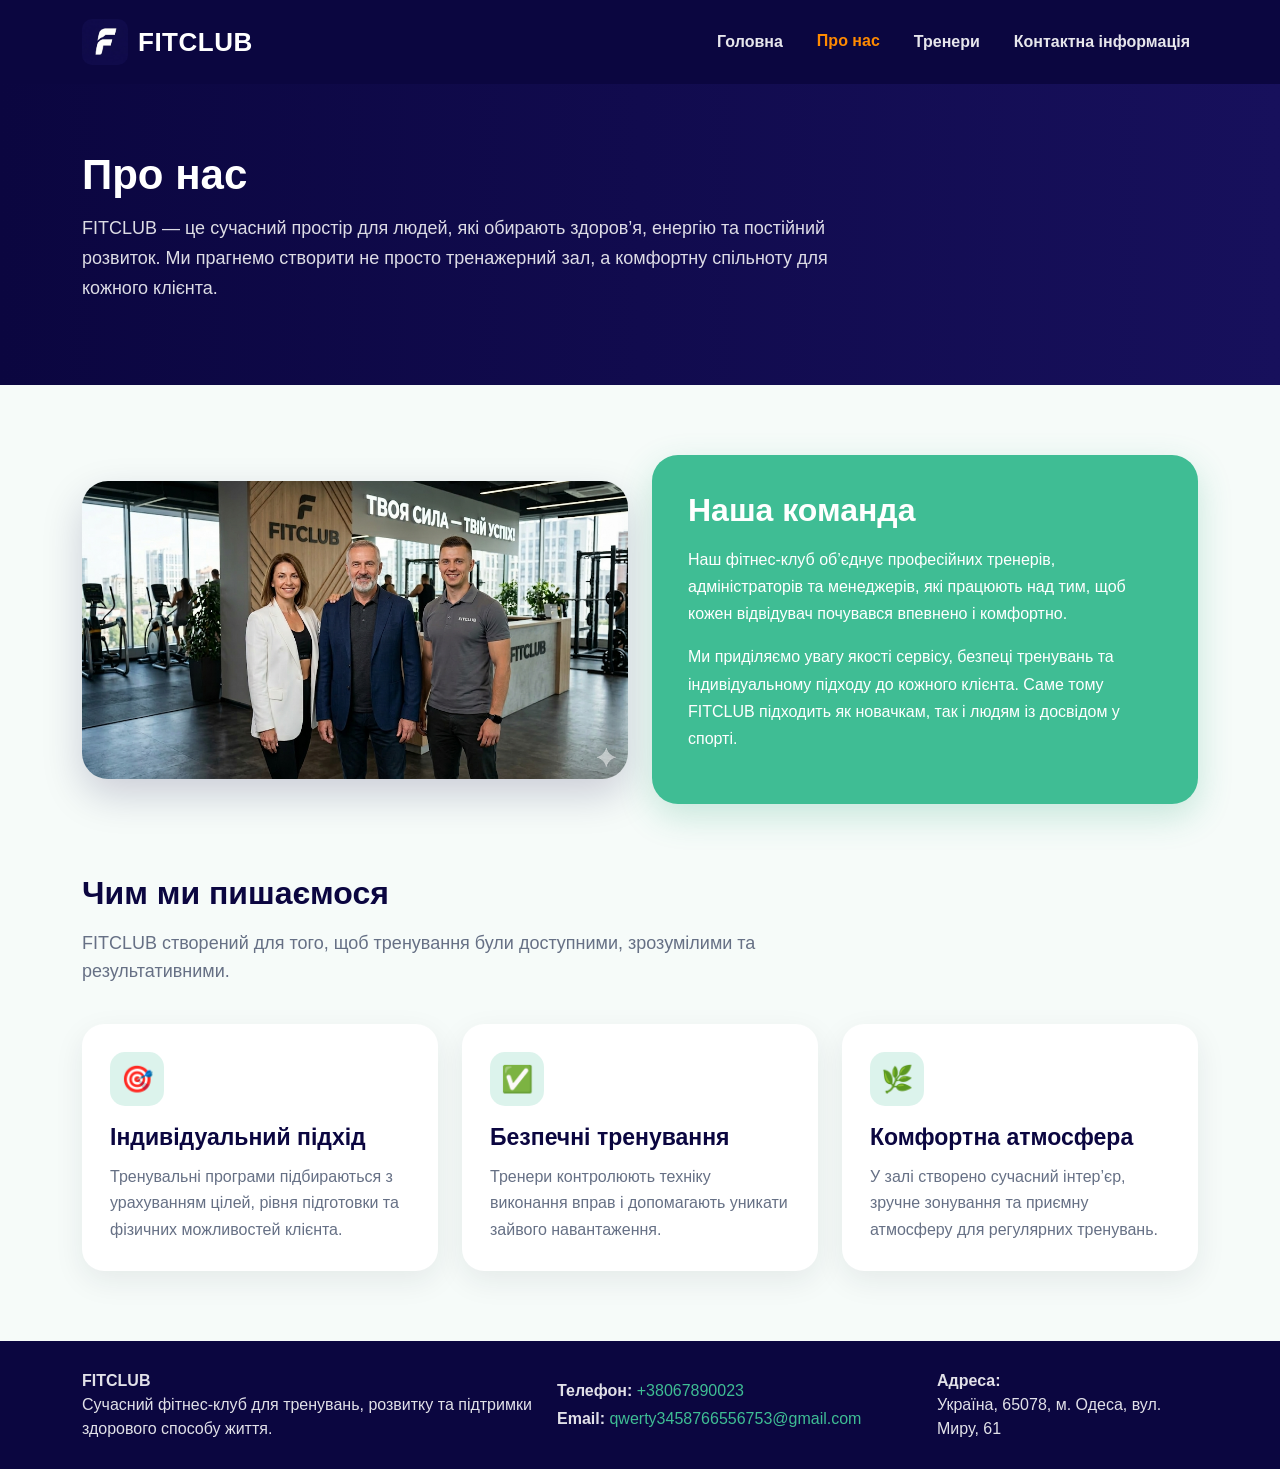
==== about.html @ 573507f8 "Add files via upload" ====
<!doctype html>
<html lang="uk">
<head>
    <meta charset="utf-8">
    <meta name="viewport" content="width=device-width, initial-scale=1">
    <title>Про нас — FITCLUB</title>
    <meta name="description" content="Інформація про фітнес-клуб FITCLUB, команду, переваги та особливості клубу.">
    <link rel="icon" href="favicon.svg" type="image/svg+xml">
    <link href="https://cdn.jsdelivr.net/npm/bootstrap@5.3.6/dist/css/bootstrap.min.css" rel="stylesheet">
    <link rel="stylesheet" href="css/style.css">
</head>
<body>

<header class="site-header">
    <nav class="navbar navbar-expand-lg navbar-dark">
        <div class="container">
            <a class="navbar-brand" href="index.html" aria-label="FITCLUB головна сторінка">
                <img class="site-logo" src="images/logo.png" alt="FITCLUB">
                <span>FITCLUB</span>
            </a>
            <button class="navbar-toggler" type="button" data-bs-toggle="collapse" data-bs-target="#mainNavigation" aria-controls="mainNavigation" aria-expanded="false" aria-label="Відкрити меню">
                <span class="navbar-toggler-icon"></span>
            </button>
            <div class="collapse navbar-collapse justify-content-end" id="mainNavigation">
                <ul class="navbar-nav">
                    <li class="nav-item"><a class="nav-link " href="index.html">Головна</a></li>
                    <li class="nav-item"><a class="nav-link active" href="about.html">Про нас</a></li>
                    <li class="nav-item"><a class="nav-link " href="trainers.html">Тренери</a></li>
                    <li class="nav-item"><a class="nav-link" href="#contacts">Контактна інформація</a></li>
                </ul>
            </div>
        </div>
    </nav>
</header>


<main>
    <section class="page-hero">
        <div class="container">
            <h1>Про нас</h1>
            <p>FITCLUB — це сучасний простір для людей, які обирають здоров’я, енергію та постійний розвиток. Ми прагнемо створити не просто тренажерний зал, а комфортну спільноту для кожного клієнта.</p>
        </div>
    </section>

    <section class="section-padding">
        <div class="container">
            <div class="row align-items-center gy-4">
                <div class="col-lg-6">
                    <img class="about-image" src="images/managers.png" alt="Команда менеджерів FITCLUB">
                </div>
                <div class="col-lg-6">
                    <div class="about-panel">
                        <h2>Наша команда</h2>
                        <p>Наш фітнес-клуб об’єднує професійних тренерів, адміністраторів та менеджерів, які працюють над тим, щоб кожен відвідувач почувався впевнено і комфортно.</p>
                        <p>Ми приділяємо увагу якості сервісу, безпеці тренувань та індивідуальному підходу до кожного клієнта. Саме тому FITCLUB підходить як новачкам, так і людям із досвідом у спорті.</p>
                    </div>
                </div>
            </div>
        </div>
    </section>

    <section class="section-padding pt-0">
        <div class="container">
            <h2 class="section-title">Чим ми пишаємося</h2>
            <p class="section-subtitle">FITCLUB створений для того, щоб тренування були доступними, зрозумілими та результативними.</p>
            <div class="row g-4">
                <div class="col-lg-4">
                    <article class="info-card">
                        <div class="info-icon">🎯</div>
                        <h3>Індивідуальний підхід</h3>
                        <p>Тренувальні програми підбираються з урахуванням цілей, рівня підготовки та фізичних можливостей клієнта.</p>
                    </article>
                </div>
                <div class="col-lg-4">
                    <article class="info-card">
                        <div class="info-icon">✅</div>
                        <h3>Безпечні тренування</h3>
                        <p>Тренери контролюють техніку виконання вправ і допомагають уникати зайвого навантаження.</p>
                    </article>
                </div>
                <div class="col-lg-4">
                    <article class="info-card">
                        <div class="info-icon">🌿</div>
                        <h3>Комфортна атмосфера</h3>
                        <p>У залі створено сучасний інтер’єр, зручне зонування та приємну атмосферу для регулярних тренувань.</p>
                    </article>
                </div>
            </div>
        </div>
    </section>
</main>


<footer class="site-footer" id="contacts">
    <div class="container">
        <div class="row gy-3 align-items-center">
            <div class="col-lg-5">
                <strong>FITCLUB</strong>
                <p class="mb-0">Сучасний фітнес-клуб для тренувань, розвитку та підтримки здорового способу життя.</p>
            </div>
            <div class="col-lg-4">
                <p class="mb-1"><strong>Телефон:</strong> <a href="tel:+38067890023">+38067890023</a></p>
                <p class="mb-0"><strong>Email:</strong> <a href="mailto:qwerty3458766556753@gmail.com">qwerty3458766556753@gmail.com</a></p>
            </div>
            <div class="col-lg-3">
                <p class="mb-0"><strong>Адреса:</strong><br>Україна, 65078, м. Одеса, вул. Миру, 61</p>
            </div>
        </div>
    </div>
</footer>
<button class="scroll-top" type="button" aria-label="Повернутися вгору">↑</button>

<script src="https://cdn.jsdelivr.net/npm/bootstrap@5.3.6/dist/js/bootstrap.bundle.min.js"></script>
<script src="js/main.js"></script>
</body>
</html>
---- css/style.css ----
:root {
    --main-dark: #0b0640;
    --main-mint: #3fbd94;
    --main-mint-dark: #2fa77f;
    --main-orange: #ff8a00;
    --main-light: #f6fbf9;
    --text-dark: #1f2933;
    --text-muted: #667085;
    --white: #ffffff;
}

* {
    box-sizing: border-box;
}

html {
    scroll-behavior: smooth;
}

body {
    min-height: 100vh;
    display: flex;
    flex-direction: column;
    font-family: "Segoe UI", Arial, sans-serif;
    color: var(--text-dark);
    background-color: var(--main-light);
}

main {
    flex: 1 0 auto;
}

.site-header {
    background-color: var(--main-dark);
    box-shadow: 0 4px 16px rgba(0, 0, 0, 0.18);
}

.navbar {
    padding-top: 14px;
    padding-bottom: 14px;
}

.navbar-brand {
    display: flex;
    align-items: center;
    gap: 10px;
    color: var(--white) !important;
    font-size: 26px;
    font-weight: 800;
    letter-spacing: 0.5px;
}


.site-logo {
    width: 46px;
    height: 46px;
    object-fit: cover;
    object-position: center;
    border-radius: 10px;
}

.brand-mark {
    width: 38px;
    height: 38px;
    border-radius: 10px;
    background-color: var(--main-mint);
    color: var(--main-dark);
    display: inline-flex;
    align-items: center;
    justify-content: center;
    font-weight: 900;
    font-size: 23px;
}

.navbar-nav .nav-link {
    color: rgba(255, 255, 255, 0.9) !important;
    font-weight: 700;
    margin-left: 18px;
    transition: color 0.2s ease, transform 0.2s ease;
}

.navbar-nav .nav-link:hover,
.navbar-nav .nav-link.active {
    color: var(--main-orange) !important;
    transform: translateY(-1px);
}

.navbar-toggler {
    border-color: rgba(255, 255, 255, 0.45);
}

.hero-section {
    background: linear-gradient(90deg, var(--main-mint) 0%, var(--main-mint-dark) 100%);
    padding: 36px 0;
}

.hero-card {
    background-color: var(--main-dark);
    border-radius: 28px;
    overflow: hidden;
    box-shadow: 0 18px 45px rgba(11, 6, 64, 0.25);
}

.hero-text {
    padding: 48px;
    color: var(--white);
}

.hero-text h1 {
    font-weight: 900;
    font-size: 42px;
    line-height: 1.15;
    margin-bottom: 20px;
}

.hero-text p {
    font-size: 18px;
    line-height: 1.65;
    color: rgba(255, 255, 255, 0.88);
}

.hero-image {
    width: 100%;
    height: 100%;
    min-height: 430px;
    object-fit: cover;
}

.section-padding {
    padding: 70px 0;
}

.section-title {
    color: var(--main-dark);
    font-weight: 900;
    margin-bottom: 16px;
}

.section-subtitle {
    max-width: 760px;
    color: var(--text-muted);
    font-size: 18px;
    line-height: 1.6;
    margin-bottom: 38px;
}

.info-card {
    height: 100%;
    background-color: var(--white);
    border: 0;
    border-radius: 22px;
    padding: 28px;
    box-shadow: 0 10px 30px rgba(31, 41, 51, 0.08);
    transition: transform 0.2s ease, box-shadow 0.2s ease;
}

.info-card:hover {
    transform: translateY(-5px);
    box-shadow: 0 18px 42px rgba(31, 41, 51, 0.12);
}

.info-icon {
    width: 54px;
    height: 54px;
    border-radius: 15px;
    background-color: rgba(63, 189, 148, 0.18);
    color: var(--main-dark);
    display: flex;
    align-items: center;
    justify-content: center;
    font-size: 26px;
    margin-bottom: 18px;
}

.info-card h2,
.info-card h3 {
    color: var(--main-dark);
    font-weight: 800;
    font-size: 23px;
    margin-bottom: 12px;
}

.info-card p {
    color: var(--text-muted);
    line-height: 1.65;
    margin-bottom: 0;
}

.cta-section {
    background-color: var(--main-dark);
    color: var(--white);
    padding: 64px 0;
}

.btn-fitclub {
    background-color: var(--main-orange);
    color: var(--white);
    border: none;
    border-radius: 14px;
    padding: 13px 26px;
    font-weight: 800;
    transition: transform 0.2s ease, background-color 0.2s ease;
}

.btn-fitclub:hover {
    background-color: #e47b00;
    color: var(--white);
    transform: translateY(-2px);
}

.btn-outline-fitclub {
    border: 2px solid var(--main-mint);
    color: var(--main-dark);
    background-color: transparent;
    border-radius: 14px;
    padding: 11px 24px;
    font-weight: 800;
}

.btn-outline-fitclub:hover {
    background-color: var(--main-mint);
    color: var(--white);
}

.page-hero {
    background: linear-gradient(90deg, var(--main-dark), #17105c);
    color: var(--white);
    padding: 66px 0;
}

.page-hero h1 {
    font-size: 42px;
    font-weight: 900;
    margin-bottom: 14px;
}

.page-hero p {
    max-width: 780px;
    font-size: 18px;
    line-height: 1.65;
    color: rgba(255, 255, 255, 0.86);
}

.about-image {
    width: 100%;
    border-radius: 26px;
    box-shadow: 0 16px 40px rgba(11, 6, 64, 0.18);
    object-fit: cover;
}

.about-panel {
    background-color: var(--main-mint);
    border-radius: 26px;
    padding: 36px;
    color: var(--white);
    box-shadow: 0 12px 34px rgba(47, 167, 127, 0.24);
}

.about-panel h2 {
    color: var(--white);
    font-weight: 900;
    margin-bottom: 16px;
}

.about-panel p {
    line-height: 1.7;
    margin-bottom: 16px;
}

.trainer-card {
    height: 100%;
    border: none;
    border-radius: 24px;
    overflow: hidden;
    background-color: var(--white);
    box-shadow: 0 12px 34px rgba(31, 41, 51, 0.09);
    transition: transform 0.2s ease, box-shadow 0.2s ease;
}

.trainer-card:hover {
    transform: translateY(-6px);
    box-shadow: 0 18px 44px rgba(31, 41, 51, 0.14);
}

.trainer-card img {
    width: 100%;
    height: 430px;
    object-fit: cover;
    object-position: center top;
}

.trainer-card .card-body {
    padding: 24px;
}

.trainer-card h2 {
    color: var(--main-dark);
    font-size: 24px;
    font-weight: 900;
    margin-bottom: 8px;
}

.trainer-role {
    color: var(--main-mint-dark);
    font-weight: 800;
    margin-bottom: 12px;
}

.form-section {
    background-color: var(--white);
    border-radius: 24px;
    padding: 34px;
    box-shadow: 0 12px 34px rgba(31, 41, 51, 0.08);
}

.form-control,
.form-select {
    border-radius: 14px;
    padding: 12px 14px;
}

.form-control:focus,
.form-select:focus {
    border-color: var(--main-mint);
    box-shadow: 0 0 0 0.2rem rgba(63, 189, 148, 0.2);
}

.site-footer {
    flex-shrink: 0;
    background-color: var(--main-dark);
    color: rgba(255, 255, 255, 0.88);
    padding: 28px 0;
}

.site-footer a {
    color: var(--main-mint);
    text-decoration: none;
}

.site-footer a:hover {
    color: var(--main-orange);
}

.scroll-top {
    position: fixed;
    right: 24px;
    bottom: 24px;
    width: 48px;
    height: 48px;
    border-radius: 50%;
    border: none;
    background-color: var(--main-dark);
    color: var(--white);
    font-size: 22px;
    display: none;
    align-items: center;
    justify-content: center;
    box-shadow: 0 8px 22px rgba(11, 6, 64, 0.28);
    z-index: 1000;
}

.scroll-top.show {
    display: flex;
}

@media (min-width: 992px) {
    .container {
        max-width: 960px;
    }

    .hero-text h1 {
        font-size: 38px;
    }
}

@media (min-width: 1200px) {
    .container {
        max-width: 1140px;
    }

    .hero-text h1 {
        font-size: 46px;
    }

    .hero-section {
        padding: 54px 0;
    }
}
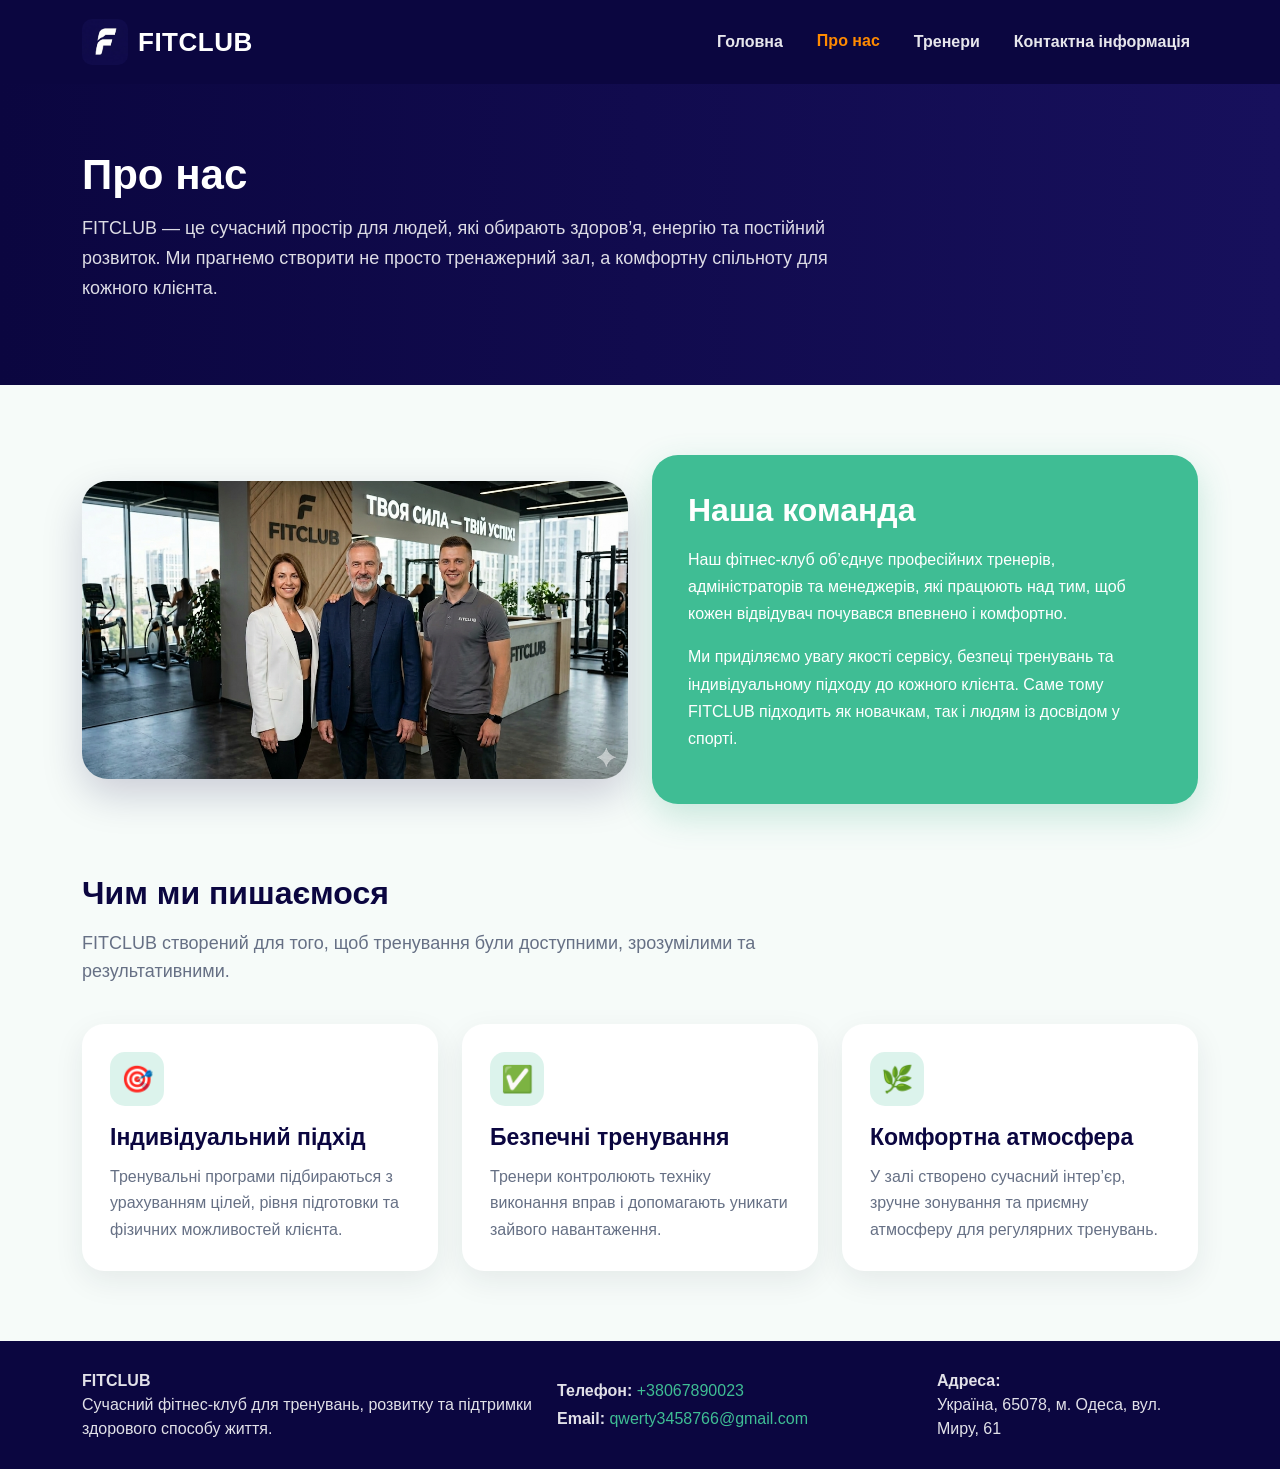
==== commit 005b2891: "Add files via upload" ====
--- a/about.html
+++ b/about.html
@@ -100,7 +100,7 @@
             </div>
             <div class="col-lg-4">
                 <p class="mb-1"><strong>Телефон:</strong> <a href="tel:+38067890023">+38067890023</a></p>
-                <p class="mb-0"><strong>Email:</strong> <a href="mailto:qwerty3458766556753@gmail.com">qwerty3458766556753@gmail.com</a></p>
+                <p class="mb-0"><strong>Email:</strong> <a href="mailto:qwerty3458766@gmail.com">qwerty3458766@gmail.com</a></p>
             </div>
             <div class="col-lg-3">
                 <p class="mb-0"><strong>Адреса:</strong><br>Україна, 65078, м. Одеса, вул. Миру, 61</p>
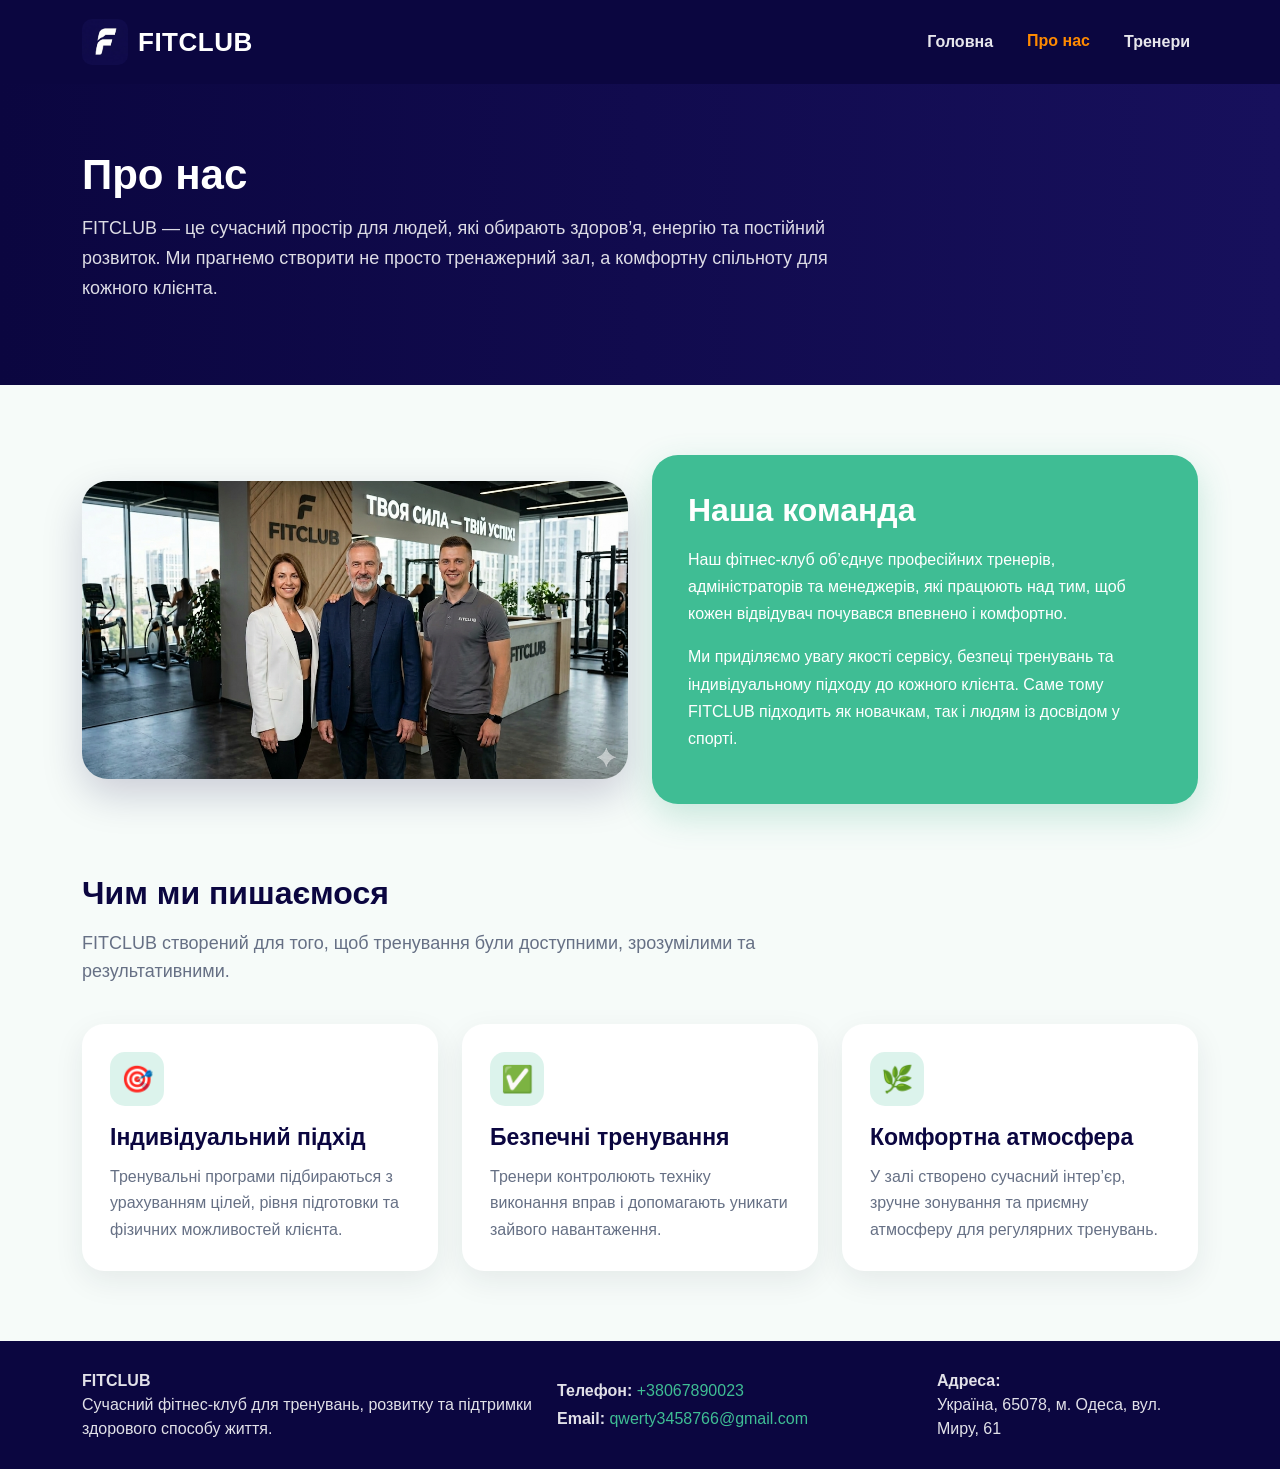
==== commit 7117cf2f: "Add files via upload" ====
--- a/about.html
+++ b/about.html
@@ -26,7 +26,6 @@
                     <li class="nav-item"><a class="nav-link " href="index.html">Головна</a></li>
                     <li class="nav-item"><a class="nav-link active" href="about.html">Про нас</a></li>
                     <li class="nav-item"><a class="nav-link " href="trainers.html">Тренери</a></li>
-                    <li class="nav-item"><a class="nav-link" href="#contacts">Контактна інформація</a></li>
                 </ul>
             </div>
         </div>
--- a/css/style.css
+++ b/css/style.css
@@ -387,3 +387,9 @@
         padding: 54px 0;
     }
 }
+
+
+.form-note {
+    color: var(--text-muted);
+    font-size: 15px;
+}
